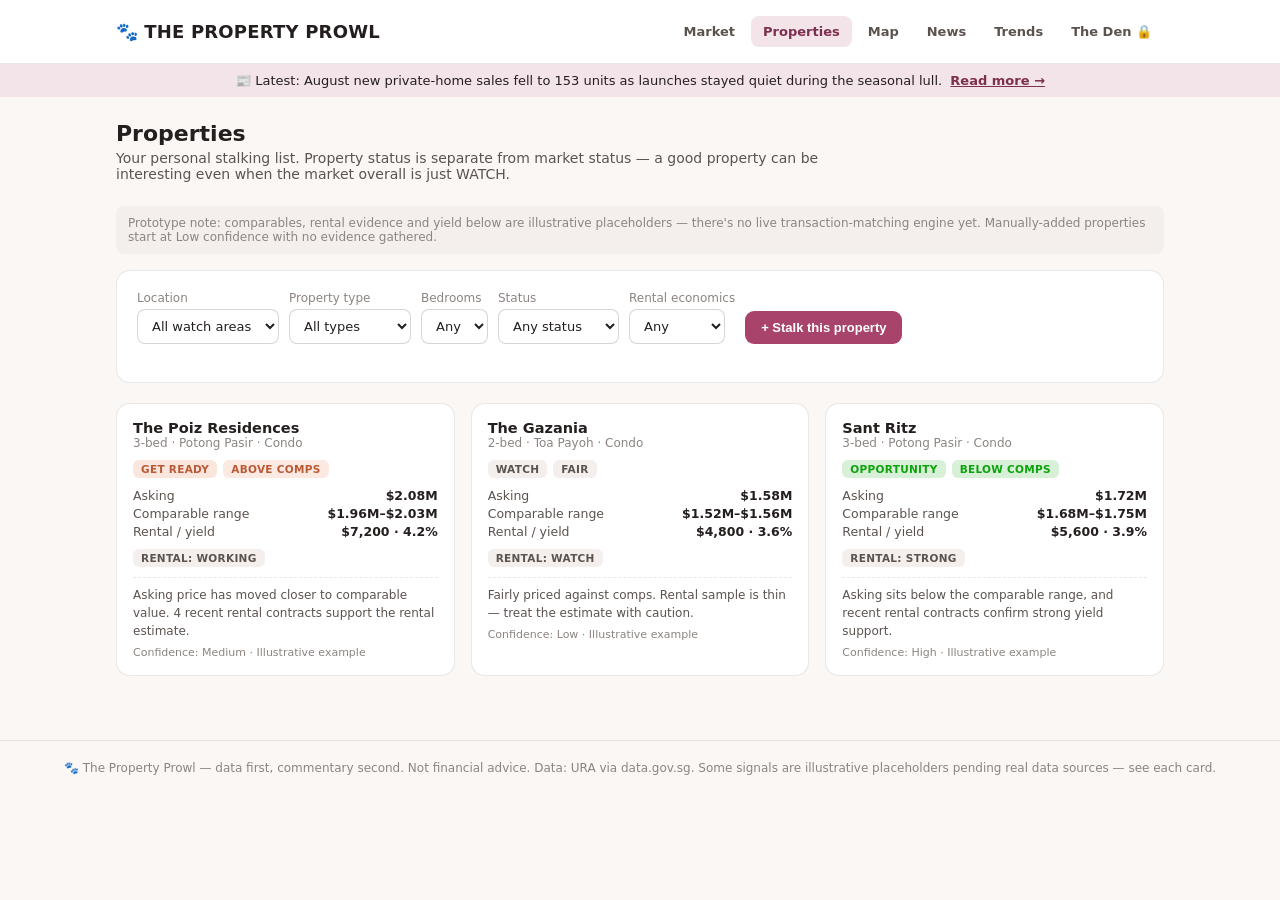
==== properties.html @ f3111b01 "Initial commit: Property Prowl marketing site (Market/Properties/Map/News/Trends/Den)" ====
<!DOCTYPE html>
<html lang="en">
<head>
<meta charset="UTF-8">
<meta name="viewport" content="width=device-width, initial-scale=1.0">
<title>The Property Prowl — Properties</title>
<link rel="stylesheet" href="shared/brand.css">
</head>
<body data-page="properties">
  <div class="wrap">
    <header class="page-head">
      <h1>Properties</h1>
      <p class="sub">Your personal stalking list. Property status is separate from market status — a good property can be interesting even when the market overall is just WATCH.</p>
    </header>

    <div class="data-note">Prototype note: comparables, rental evidence and yield below are illustrative placeholders — there's no live transaction-matching engine yet. Manually-added properties start at Low confidence with no evidence gathered.</div>

    <div class="panel">
      <div class="filters">
        <div class="field">
          <label>Location</label>
          <select id="fLocation">
            <option value="">All watch areas</option>
            <option>Serangoon</option><option>Kovan</option><option>Bartley</option><option>Bishan</option>
            <option>Thomson</option><option>Toa Payoh</option><option>Potong Pasir</option><option>Paya Lebar</option>
            <option>MacPherson</option><option>Katong</option>
          </select>
        </div>
        <div class="field">
          <label>Property type</label>
          <select id="fType">
            <option value="">All types</option>
            <option>Condo</option><option>EC</option><option>Landed</option><option>New Launch</option><option>Resale</option>
          </select>
        </div>
        <div class="field">
          <label>Bedrooms</label>
          <select id="fBedrooms">
            <option value="">Any</option><option value="2">2</option><option value="3">3</option>
          </select>
        </div>
        <div class="field">
          <label>Status</label>
          <select id="fStatus">
            <option value="">Any status</option>
            <option value="WATCH">Watch</option><option value="STALKING">Stalking</option>
            <option value="GET_READY">Get Ready</option><option value="OPPORTUNITY">Opportunity</option>
          </select>
        </div>
        <div class="field">
          <label>Rental economics</label>
          <select id="fRental">
            <option value="">Any</option>
            <option value="weak">Weak</option><option value="watch">Watch</option>
            <option value="working">Working</option><option value="strong">Strong</option>
          </select>
        </div>
        <button class="btn" id="btnAdd">+ Stalk this property</button>
      </div>
    </div>

    <div class="panel" id="addPanel" style="display:none;">
      <h2>+ STALK THIS PROPERTY</h2>
      <p class="desc">No automated listing lookup yet — enter what you know manually.</p>
      <form id="addForm">
        <div class="filters">
          <div class="field"><label>Listing URL (optional)</label><input type="url" id="inUrl" placeholder="https://..."></div>
          <div class="field"><label>Development</label><input type="text" id="inName" required></div>
          <div class="field"><label>Area</label><input type="text" id="inArea" required></div>
          <div class="field"><label>Bedrooms</label><input type="number" id="inBedrooms" min="1" max="6" value="3"></div>
          <div class="field"><label>Asking price ($)</label><input type="number" id="inAsking" min="0" step="1000" required></div>
        </div>
        <button class="btn" type="submit">Add to Prowl</button>
        <button class="btn ghost" type="button" id="btnCancelAdd">Cancel</button>
      </form>
    </div>

    <div class="property-grid" id="propertyGrid"></div>
  </div>
  <div class="tooltip" id="tooltip"></div>
  <script src="shared/news-data.js"></script>
  <script src="shared/nav.js"></script>
  <script src="shared/properties-store.js"></script>
  <script src="js/app-properties.js"></script>
</body>
</html>
---- shared/brand.css ----
/* The Property Prowl -- shared brand + component styles across all pages.
   Data-viz colors (chart series, status tiers) are a SEPARATE palette from
   brand chrome (nav, buttons, cards) -- see prowl-data-tokens below. This
   keeps the validated accessible data palette untouched by brand styling. */

:root {
  color-scheme: light;
  /* brand chrome */
  --brand-accent:      #a8446b;
  --brand-accent-soft: #f3e4ea;
  --brand-accent-dark: #7d2f4e;
  --page-bg:           #faf7f4;
  --surface-1:         #ffffff;
  --surface-2:         #f4efec;
  --text-primary:      #241f1e;
  --text-secondary:    #5c534f;
  --text-muted:        #8c8480;
  --border:            rgba(36,31,30,0.10);
  --border-strong:     rgba(36,31,30,0.18);

  /* data tokens -- same validated set used in the first dashboard, do not
     repurpose these for brand chrome */
  --status-good:     #0ca30c;
  --status-warning:  #fab219;
  --status-serious:  #ec835a;
  --status-critical: #d03b3b;
  --status-neutral:  #c3c2b7;
  --series-1: #2a78d6;
  --series-2: #eb6834;
  --series-3: #1baf7a;
  --series-4: #eda100;
}
@media (prefers-color-scheme: dark) {
  :root:where(:not([data-theme="light"])) {
    color-scheme: dark;
    --brand-accent:      #d9749a;
    --brand-accent-soft: #3a2530;
    --brand-accent-dark: #f0a8c0;
    --page-bg:           #16130f;
    --surface-1:         #211d1a;
    --surface-2:         #2a2521;
    --text-primary:      #f7f4f1;
    --text-secondary:    #c9c0ba;
    --text-muted:        #93897f;
    --border:            rgba(255,255,255,0.10);
    --border-strong:     rgba(255,255,255,0.18);
    --series-1: #3987e5;
    --series-2: #d95926;
    --series-3: #199e70;
    --series-4: #c98500;
  }
}
:root[data-theme="dark"] {
  color-scheme: dark;
  --brand-accent:      #d9749a;
  --brand-accent-soft: #3a2530;
  --brand-accent-dark: #f0a8c0;
  --page-bg:           #16130f;
  --surface-1:         #211d1a;
  --surface-2:         #2a2521;
  --text-primary:      #f7f4f1;
  --text-secondary:    #c9c0ba;
  --text-muted:        #93897f;
  --border:            rgba(255,255,255,0.10);
  --border-strong:     rgba(255,255,255,0.18);
  --series-1: #3987e5;
  --series-2: #d95926;
  --series-3: #199e70;
  --series-4: #c98500;
}

* { box-sizing: border-box; }
html, body { margin: 0; padding: 0; }
body {
  background: var(--page-bg);
  color: var(--text-primary);
  font-family: system-ui, -apple-system, "Segoe UI", sans-serif;
}
a { color: var(--brand-accent-dark); }
.wrap { max-width: 1080px; margin: 0 auto; padding: 0 16px 64px; }

/* ---------- header / nav ---------- */
.prowl-header { border-bottom: 1px solid var(--border); background: var(--surface-1); margin-bottom: 0; }
.prowl-header-inner { max-width: 1080px; margin: 0 auto; padding: 16px; display: flex; align-items: center; justify-content: space-between; flex-wrap: wrap; gap: 12px; }
.prowl-logo { font-size: 18px; font-weight: 700; letter-spacing: 0.2px; color: var(--text-primary); text-decoration: none; }
.prowl-logo .paw { margin-right: 6px; }
.prowl-nav { display: flex; gap: 4px; flex-wrap: wrap; }
.prowl-nav a { text-decoration: none; color: var(--text-secondary); font-size: 13px; font-weight: 600; padding: 8px 12px; border-radius: 8px; }
.prowl-nav a:hover { background: var(--surface-2); }
.prowl-nav a.active { color: var(--brand-accent-dark); background: var(--brand-accent-soft); }
.prowl-alert { background: var(--brand-accent-soft); color: var(--text-primary); font-size: 13px; padding: 9px 16px; text-align: center; }
.prowl-alert a { color: var(--brand-accent-dark); font-weight: 600; margin-left: 4px; }

/* ---------- generic layout ---------- */
header.page-head { padding: 24px 0 4px; }
header.page-head h1 { font-size: 22px; margin: 0 0 4px; }
header.page-head p.sub { color: var(--text-secondary); margin: 0 0 20px; font-size: 14px; max-width: 720px; }

.panel {
  background: var(--surface-1); border: 1px solid var(--border); border-radius: 14px;
  padding: 20px; margin-bottom: 20px;
}
.panel h2 { font-size: 15px; margin: 0 0 10px; }
.panel p.desc { font-size: 12px; color: var(--text-muted); margin: 0 0 14px; }

/* ---------- market state card ---------- */
.state-card {
  border-radius: 16px; padding: 24px; margin-bottom: 20px; border: 1px solid var(--border-strong);
  background: var(--surface-1);
}
.state-card .state-name { font-size: 24px; font-weight: 700; display: flex; align-items: center; gap: 10px; margin-bottom: 8px; }
.state-card .state-dot { width: 14px; height: 14px; border-radius: 50%; display: inline-block; }
.state-card p { color: var(--text-secondary); font-size: 14px; margin: 0; max-width: 640px; line-height: 1.6; }

/* ---------- what changed ---------- */
.wc-grid { display: grid; grid-template-columns: repeat(auto-fit, minmax(220px,1fr)); gap: 12px; }
.wc-card { background: var(--surface-2); border-radius: 10px; padding: 14px 16px; }
.wc-card .title { font-weight: 700; font-size: 13px; margin-bottom: 4px; }
.wc-card .detail { font-size: 12.5px; color: var(--text-secondary); line-height: 1.5; }

/* ---------- six signal cards ---------- */
.signal-grid { display: grid; grid-template-columns: repeat(auto-fit, minmax(230px,1fr)); gap: 14px; }
.signal-card { background: var(--surface-1); border: 1px solid var(--border); border-radius: 12px; padding: 16px; position: relative; }
.signal-card .icon-row { display: flex; align-items: center; justify-content: space-between; margin-bottom: 6px; }
.signal-card .name { font-weight: 700; font-size: 14px; }
.signal-card .status-pill { display: inline-flex; align-items: center; gap: 6px; font-size: 12px; font-weight: 700; padding: 3px 9px; border-radius: 999px; }
.signal-card .status-pill .dot { width: 8px; height: 8px; border-radius: 50%; }
.signal-card .question { font-size: 12px; color: var(--text-muted); margin: 6px 0 8px; }
.signal-card .detail { font-size: 12.5px; color: var(--text-secondary); line-height: 1.5; }
.badge-illustrative { position: absolute; top: 12px; right: 12px; font-size: 9.5px; font-weight: 700; text-transform: uppercase; letter-spacing: 0.4px; color: var(--text-muted); background: var(--surface-2); border: 1px solid var(--border); padding: 2px 6px; border-radius: 6px; }

.status-good     { color: var(--status-good); }
.status-warning  { color: #a1720f; }
.status-serious  { color: #b95a37; }
.status-critical { color: var(--status-critical); }
.status-neutral  { color: var(--text-secondary); }
.dot-good     { background: var(--status-good); }
.dot-warning  { background: var(--status-warning); }
.dot-serious  { background: var(--status-serious); }
.dot-critical { background: var(--status-critical); }
.dot-neutral  { background: var(--status-neutral); }
.pill-good    { background: color-mix(in srgb, var(--status-good) 15%, transparent); }
.pill-warning { background: color-mix(in srgb, var(--status-warning) 22%, transparent); }
.pill-serious { background: color-mix(in srgb, var(--status-serious) 20%, transparent); }
.pill-critical{ background: color-mix(in srgb, var(--status-critical) 18%, transparent); }
.pill-neutral { background: var(--surface-2); }

/* ---------- prowl translation ---------- */
.translation-card {
  background: var(--brand-accent-soft); border-radius: 14px; padding: 22px; margin-bottom: 20px;
}
.translation-card .headline { font-size: 16px; font-weight: 700; color: var(--brand-accent-dark); margin-bottom: 8px; }
.translation-card .body { font-size: 13.5px; color: var(--text-primary); line-height: 1.6; margin-bottom: 10px; }
.translation-card .tag { display: inline-block; font-size: 12.5px; font-weight: 700; color: var(--text-primary); background: var(--surface-1); padding: 6px 12px; border-radius: 999px; }

/* ---------- buttons / inputs ---------- */
.btn { display: inline-flex; align-items: center; gap: 6px; background: var(--brand-accent); color: #fff; border: none; padding: 9px 16px; border-radius: 9px; font-size: 13px; font-weight: 700; cursor: pointer; }
.btn:hover { background: var(--brand-accent-dark); }
.btn.ghost { background: transparent; color: var(--brand-accent-dark); border: 1px solid var(--border-strong); }
select, input[type=text], input[type=number], input[type=url] {
  background: var(--surface-1); border: 1px solid var(--border-strong); color: var(--text-primary);
  border-radius: 8px; padding: 8px 10px; font-size: 13px; font-family: inherit;
}
label { font-size: 12px; color: var(--text-muted); display: block; margin-bottom: 4px; }
.field { margin-bottom: 12px; }

/* ---------- property cards ---------- */
.property-grid { display: grid; grid-template-columns: repeat(auto-fit, minmax(260px,1fr)); gap: 16px; }
.property-card { background: var(--surface-1); border: 1px solid var(--border); border-radius: 14px; padding: 16px; }
.property-card .dev-name { font-weight: 700; font-size: 14.5px; }
.property-card .meta { font-size: 12px; color: var(--text-muted); margin-bottom: 10px; }
.property-card .price-row { display: flex; justify-content: space-between; font-size: 12.5px; margin: 3px 0; color: var(--text-secondary); }
.property-card .price-row b { color: var(--text-primary); }
.tag-row { display: flex; gap: 6px; flex-wrap: wrap; margin: 10px 0; }
.tag { font-size: 10.5px; font-weight: 700; text-transform: uppercase; letter-spacing: 0.3px; padding: 3px 8px; border-radius: 6px; }
.tag.status-watch      { background: var(--surface-2); color: var(--text-secondary); }
.tag.status-stalking   { background: color-mix(in srgb, var(--status-warning) 22%, transparent); color: #a1720f; }
.tag.status-get_ready  { background: color-mix(in srgb, var(--status-serious) 20%, transparent); color: #b95a37; }
.tag.status-opportunity{ background: color-mix(in srgb, var(--status-good) 16%, transparent); color: var(--status-good); }
.tag.value-below   { background: color-mix(in srgb, var(--status-good) 16%, transparent); color: var(--status-good); }
.tag.value-fair     { background: var(--surface-2); color: var(--text-secondary); }
.tag.value-above    { background: color-mix(in srgb, var(--status-serious) 18%, transparent); color: #b95a37; }
.property-card .note { font-size: 12px; color: var(--text-secondary); line-height: 1.5; margin-top: 8px; border-top: 1px dashed var(--border); padding-top: 8px; }
.confidence { font-size: 11px; color: var(--text-muted); margin-top: 6px; }

/* ---------- filters bar ---------- */
.filters { display: flex; flex-wrap: wrap; gap: 10px; align-items: end; margin-bottom: 18px; }
.filters .field { margin-bottom: 0; }

/* ---------- footer ---------- */
.prowl-footer { border-top: 1px solid var(--border); padding: 20px 16px; text-align: center; font-size: 12px; color: var(--text-muted); }

/* ---------- den gate ---------- */
.den-gate { max-width: 360px; margin: 80px auto; text-align: center; }
.den-gate .paw { font-size: 32px; }
.den-gate p.warn { font-size: 11px; color: var(--text-muted); margin-top: 18px; line-height: 1.5; }

/* ---------- misc ---------- */
.stat-row { display: grid; grid-template-columns: repeat(auto-fit, minmax(150px, 1fr)); gap: 12px; margin-bottom: 20px; }
.stat-tile { background: var(--surface-1); border: 1px solid var(--border); border-radius: 10px; padding: 14px 16px; }
.stat-tile .label { font-size: 12px; color: var(--text-muted); margin-bottom: 6px; }
.stat-tile .value { font-size: 20px; font-weight: 700; font-variant-numeric: tabular-nums; }

.data-note { font-size: 12px; color: var(--text-muted); background: var(--surface-2); border-radius: 8px; padding: 10px 12px; margin-bottom: 16px; }

svg { display: block; width: 100%; height: auto; overflow: visible; }
/* Leaflet renders its own SVG overlay pane for markers -- the generic rule
   above (sized for our own chart SVGs) collapses it to 0x0 because Leaflet
   relies on its width/height attributes, not percentage sizing. Restore
   native sizing inside any Leaflet map. */
.leaflet-container svg { width: auto; height: auto; }
.axis-label { fill: var(--text-muted); font-size: 10px; }
.gridline { stroke: var(--border); stroke-width: 1; }
.baseline { stroke: var(--border-strong); stroke-width: 1; }
.legend { display: flex; flex-wrap: wrap; gap: 14px; margin-bottom: 10px; font-size: 12px; color: var(--text-secondary); }
.legend .item { display: flex; align-items: center; gap: 6px; }
.legend .swatch { width: 12px; height: 3px; border-radius: 2px; display: inline-block; }

.tooltip {
  position: absolute; pointer-events: none; background: var(--text-primary); color: var(--surface-1);
  font-size: 12px; padding: 8px 10px; border-radius: 8px; line-height: 1.5; white-space: nowrap;
  transform: translate(-50%, -110%); z-index: 10; box-shadow: 0 4px 12px rgba(0,0,0,0.2);
  opacity: 0; transition: opacity 0.08s;
}
.tooltip.visible { opacity: 1; }
.tooltip .row { display: flex; justify-content: space-between; gap: 14px; }
.tooltip .swatch { width: 8px; height: 8px; border-radius: 50%; display: inline-block; margin-right: 6px; }
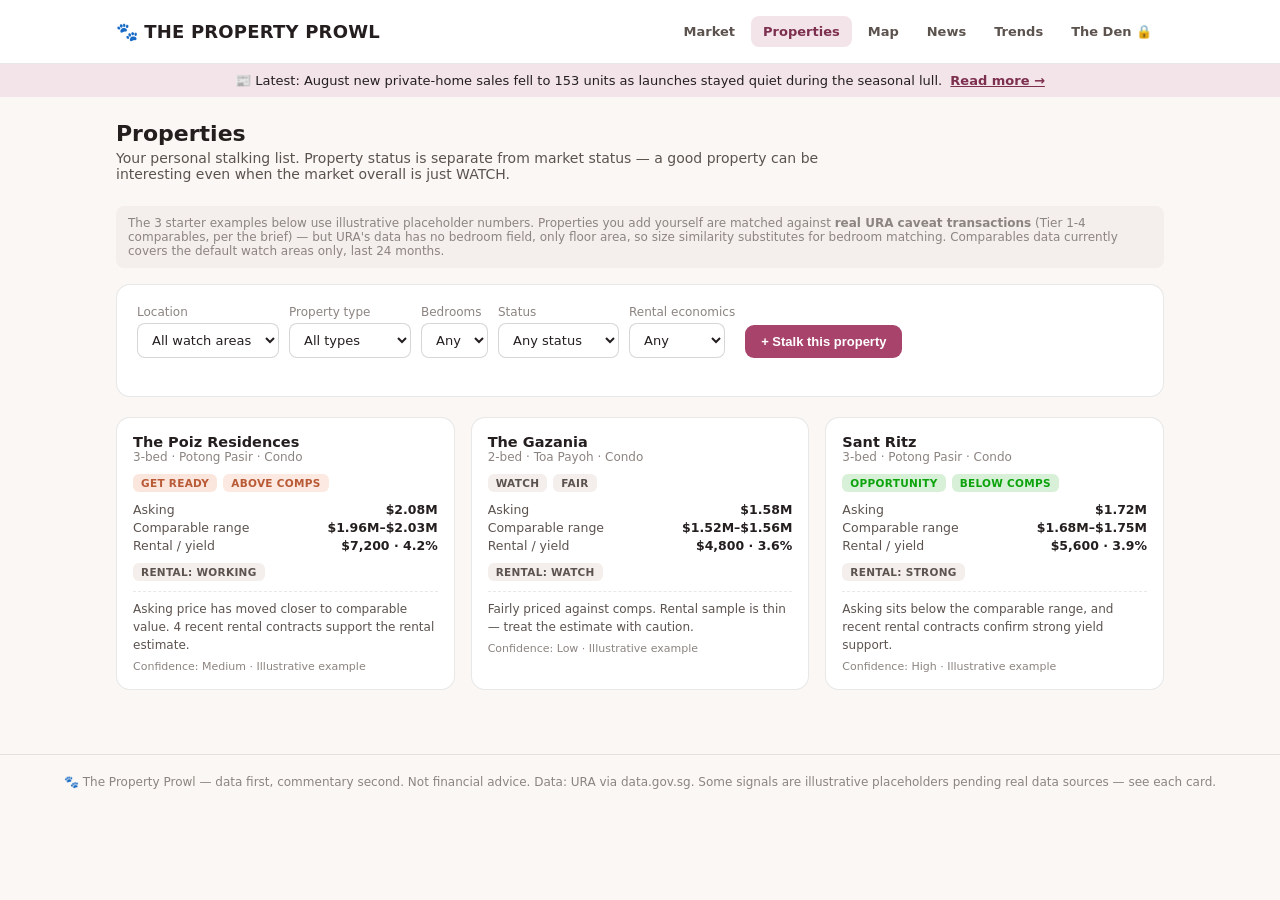
==== commit e9b79e81: "Add real property comparables engine (Tier 1-4) using live URA transaction data" ====
--- a/properties.html
+++ b/properties.html
@@ -13,7 +13,7 @@
       <p class="sub">Your personal stalking list. Property status is separate from market status — a good property can be interesting even when the market overall is just WATCH.</p>
     </header>
 
-    <div class="data-note">Prototype note: comparables, rental evidence and yield below are illustrative placeholders — there's no live transaction-matching engine yet. Manually-added properties start at Low confidence with no evidence gathered.</div>
+    <div class="data-note">The 3 starter examples below use illustrative placeholder numbers. Properties you add yourself are matched against <b>real URA caveat transactions</b> (Tier 1-4 comparables, per the brief) — but URA's data has no bedroom field, only floor area, so size similarity substitutes for bedroom matching. Comparables data currently covers the default watch areas only, last 24 months.</div>
 
     <div class="panel">
       <div class="filters">
@@ -61,17 +61,39 @@
 
     <div class="panel" id="addPanel" style="display:none;">
       <h2>+ STALK THIS PROPERTY</h2>
-      <p class="desc">No automated listing lookup yet — enter what you know manually.</p>
+      <p class="desc">No automated listing lookup yet — enter what you know manually. Development name should match the official URA project name for real comparables to match (e.g. "SANT RITZ") — try a watch-area project if you're testing.</p>
       <form id="addForm">
         <div class="filters">
           <div class="field"><label>Listing URL (optional)</label><input type="url" id="inUrl" placeholder="https://..."></div>
-          <div class="field"><label>Development</label><input type="text" id="inName" required></div>
-          <div class="field"><label>Area</label><input type="text" id="inArea" required></div>
+          <div class="field"><label>Development (URA project name)</label><input type="text" id="inName" required placeholder="e.g. SANT RITZ"></div>
+          <div class="field">
+            <label>Location</label>
+            <select id="inArea" required>
+              <option value="">Select...</option>
+              <option>Serangoon</option><option>Kovan</option><option>Bartley</option><option>Bishan</option>
+              <option>Thomson</option><option>Toa Payoh</option><option>Potong Pasir</option><option>Paya Lebar</option>
+              <option>MacPherson</option><option>Katong</option>
+            </select>
+          </div>
+          <div class="field"><label>Size (sqft)</label><input type="number" id="inSize" min="200" step="10" placeholder="e.g. 950"></div>
+          <div class="field">
+            <label>Property type</label>
+            <select id="inPropertyType">
+              <option value="">Unspecified</option>
+              <option value="Condominium">Condominium</option>
+              <option value="Apartment">Apartment</option>
+              <option value="Executive Condominium">Executive Condominium</option>
+              <option value="Terrace">Terrace</option>
+              <option value="Semi-detached">Semi-detached</option>
+              <option value="Detached">Detached</option>
+            </select>
+          </div>
           <div class="field"><label>Bedrooms</label><input type="number" id="inBedrooms" min="1" max="6" value="3"></div>
           <div class="field"><label>Asking price ($)</label><input type="number" id="inAsking" min="0" step="1000" required></div>
         </div>
         <button class="btn" type="submit">Add to Prowl</button>
         <button class="btn ghost" type="button" id="btnCancelAdd">Cancel</button>
+        <span id="addStatus" style="font-size:12px;color:var(--text-muted);margin-left:8px;"></span>
       </form>
     </div>
 
@@ -81,6 +103,8 @@
   <script src="shared/news-data.js"></script>
   <script src="shared/nav.js"></script>
   <script src="shared/properties-store.js"></script>
+  <script src="shared/districts.js"></script>
+  <script src="shared/comparables.js"></script>
   <script src="js/app-properties.js"></script>
 </body>
 </html>
